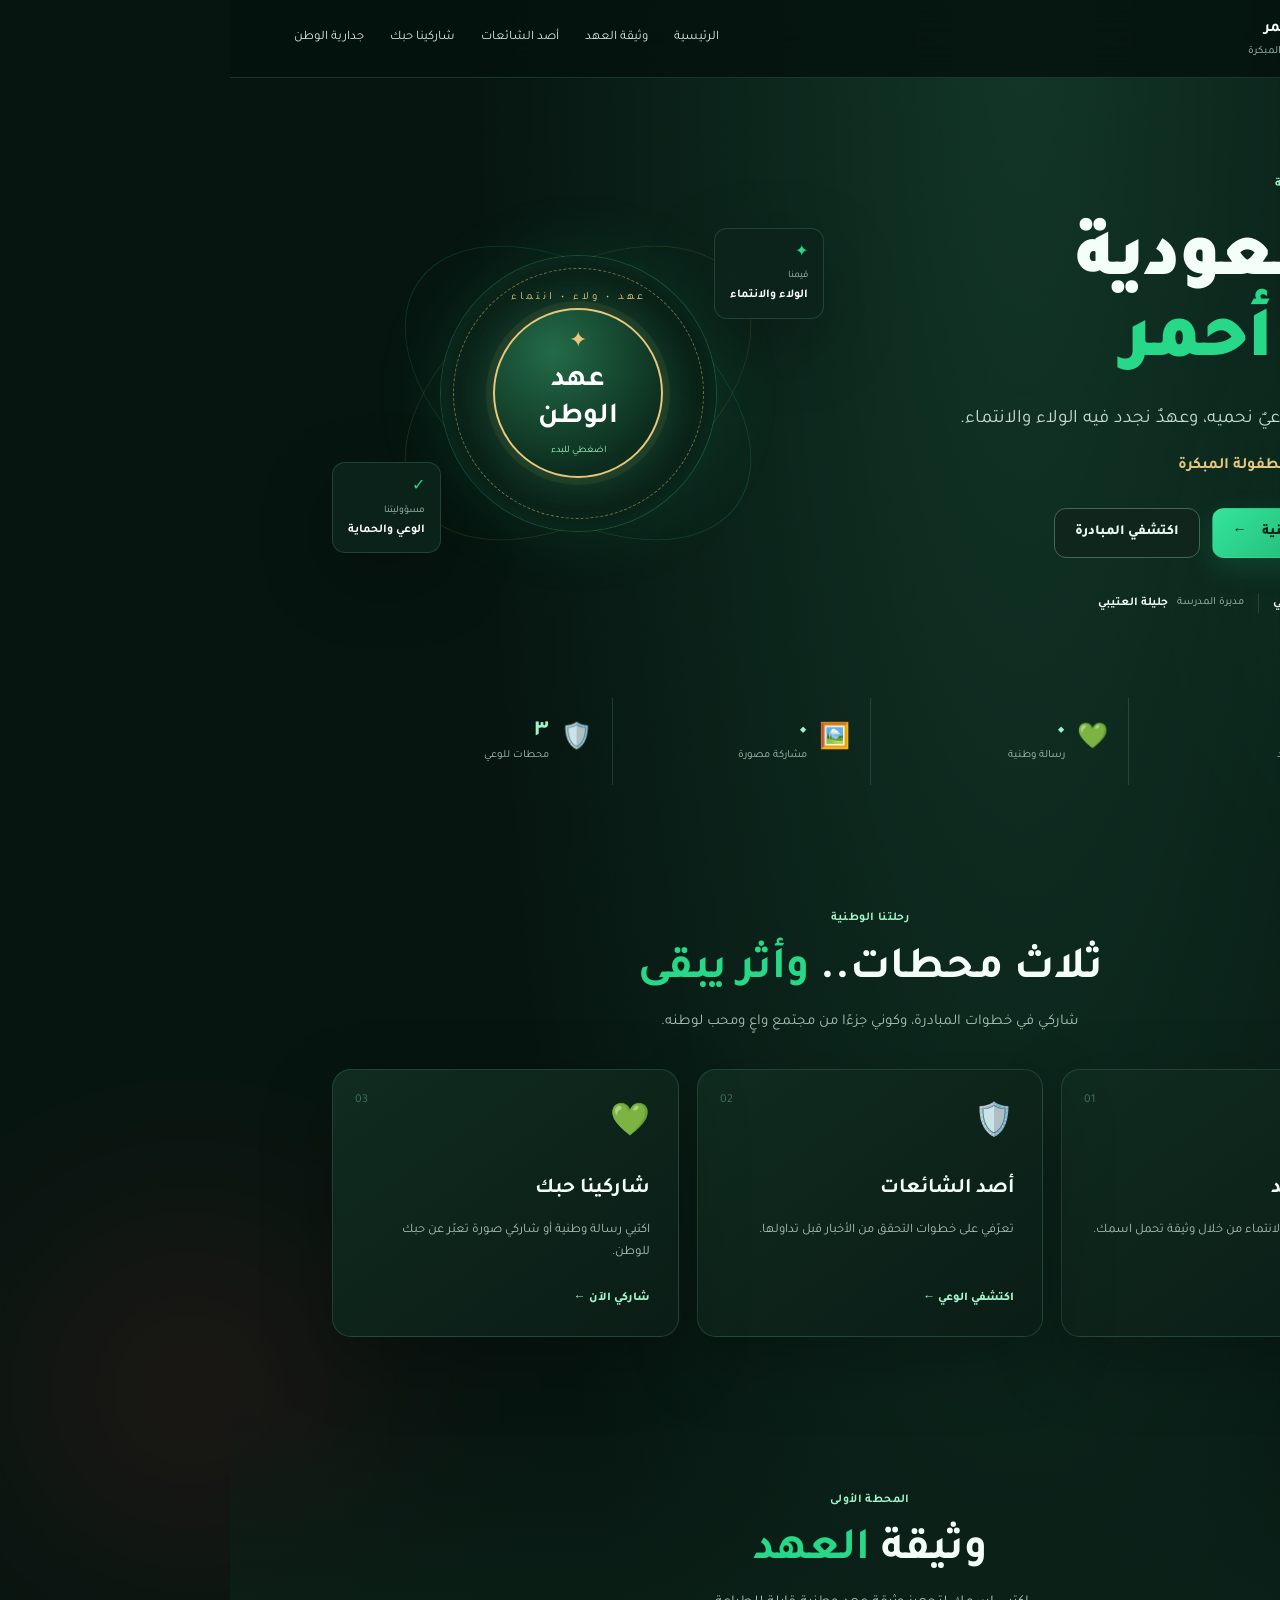
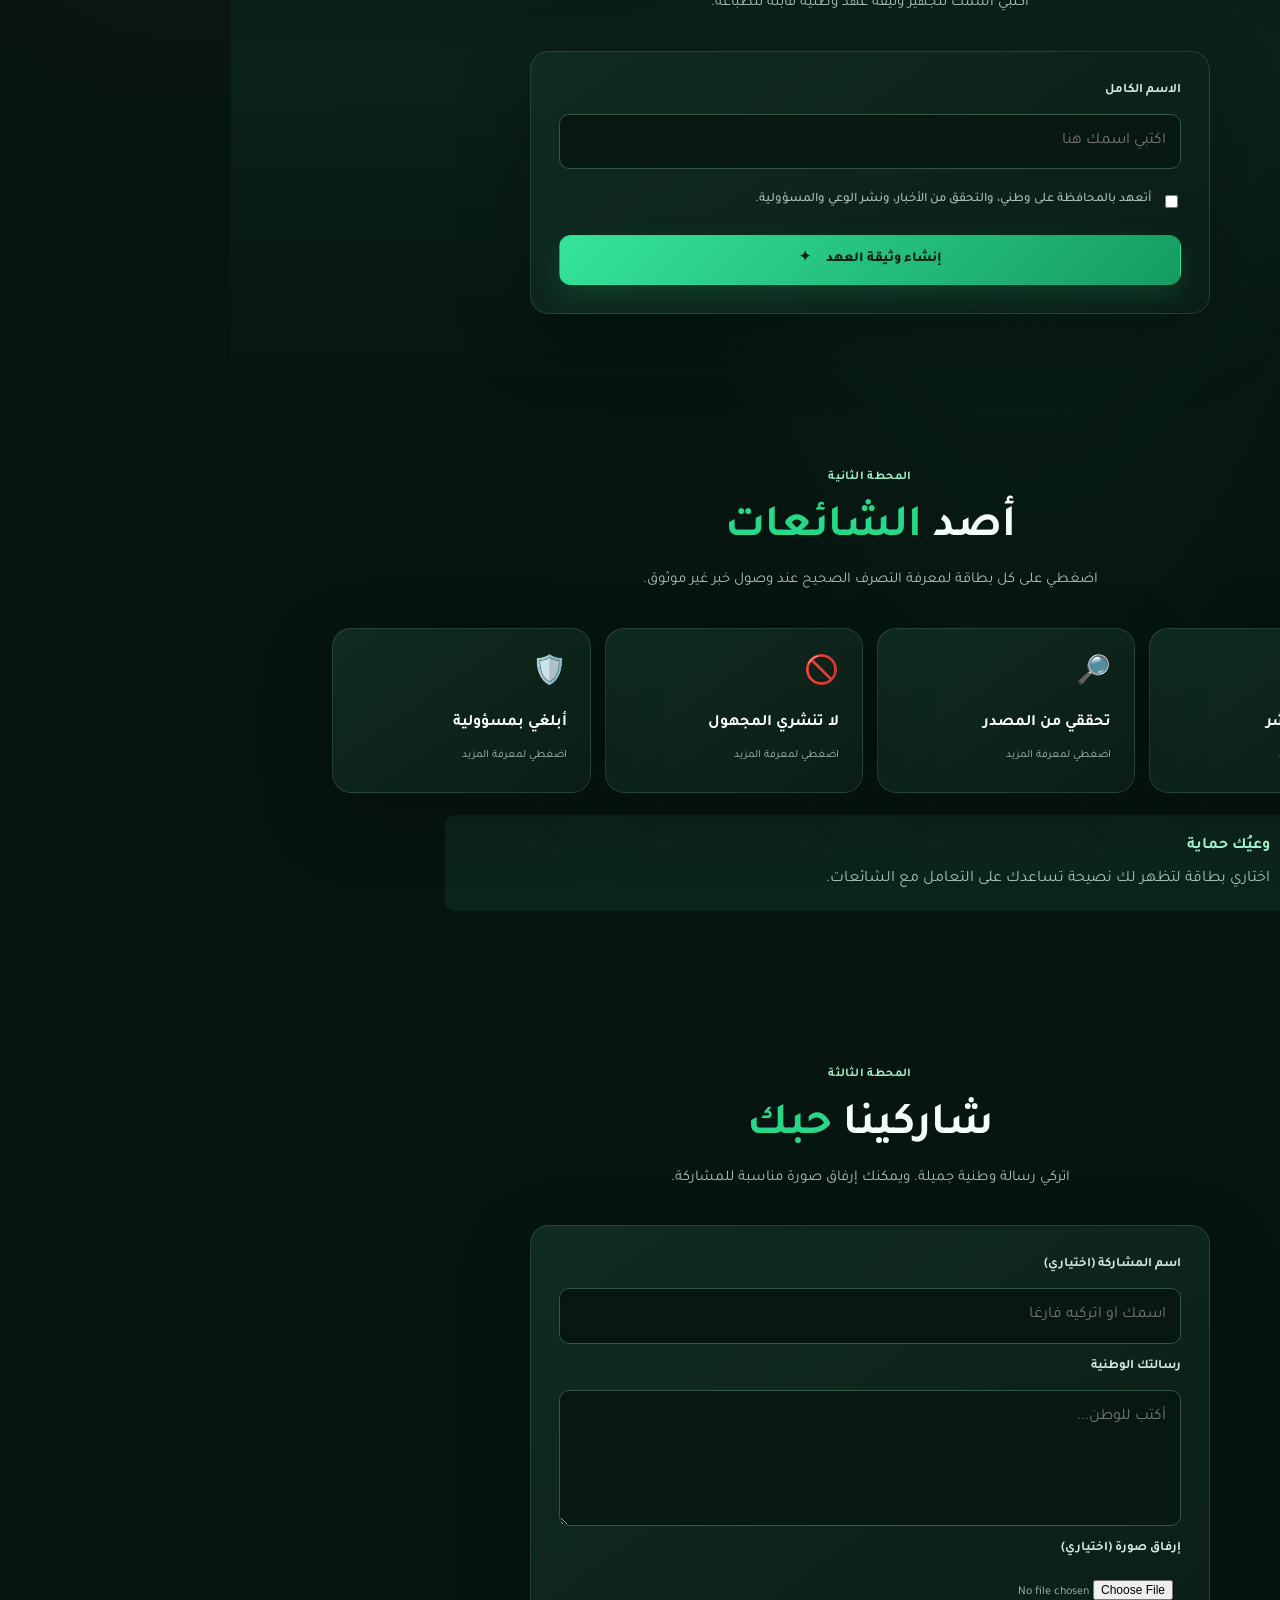
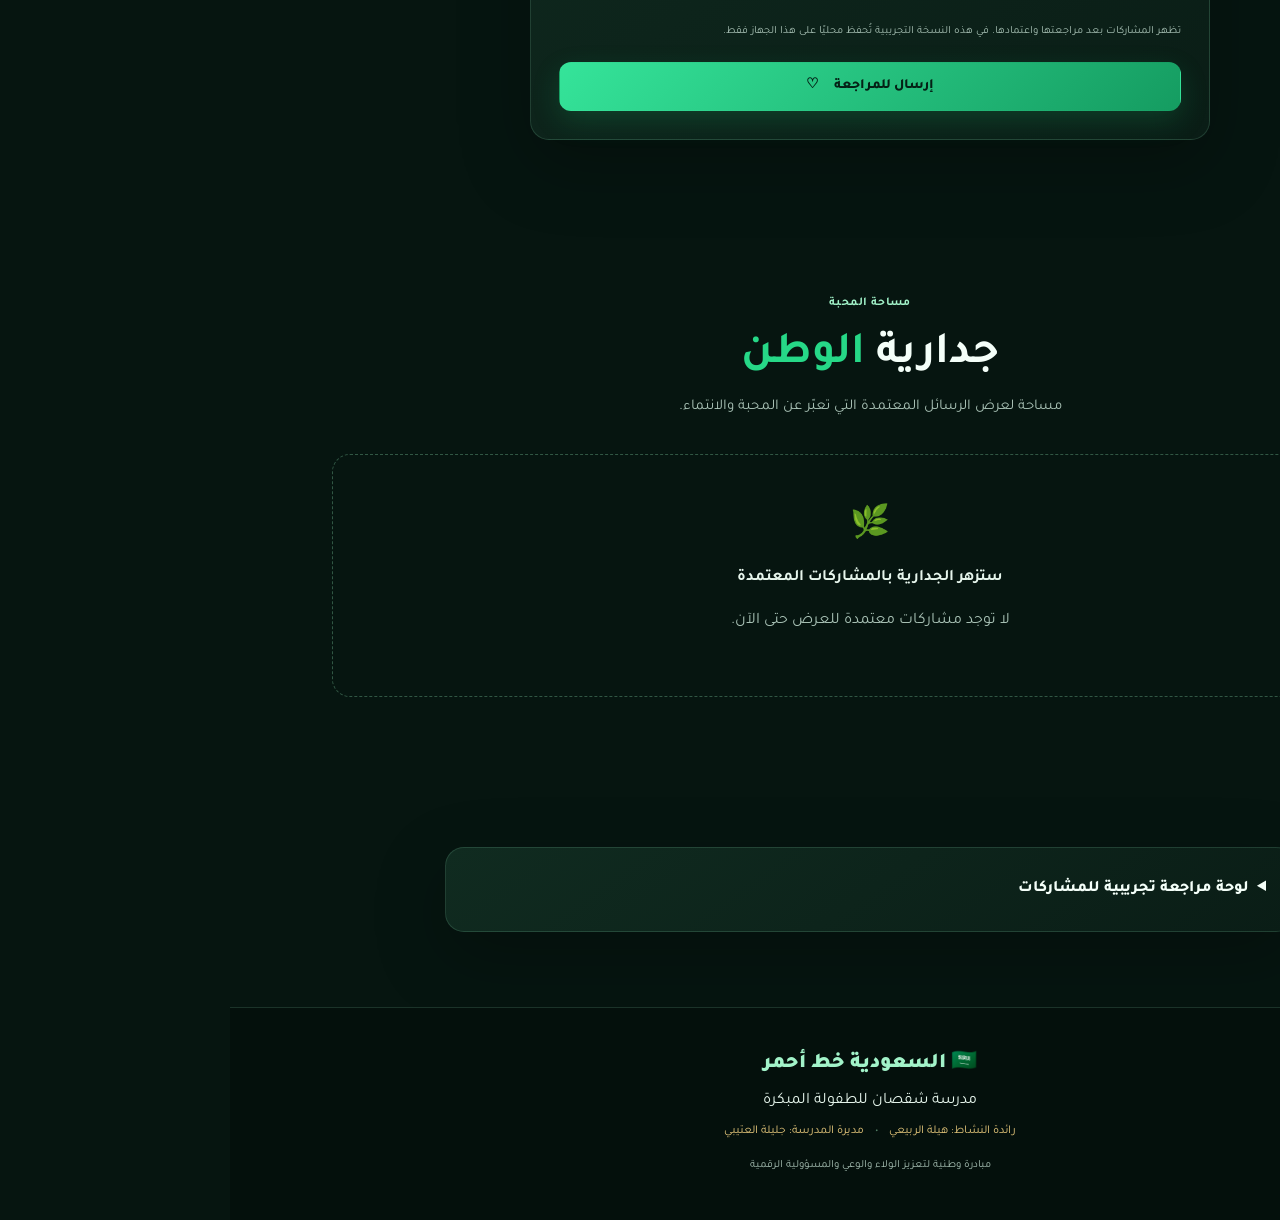
==== index.html @ 9236c3df "Add files via upload" ====
<!doctype html>
<html lang="ar" dir="rtl">
<head>
  <meta charset="utf-8">
  <meta name="viewport" content="width=device-width, initial-scale=1">
  <meta name="theme-color" content="#071b15">
  <title>السعودية خط أحمر | مدرسة شقصان للطفولة المبكرة</title>
  <link rel="stylesheet" href="style.css">
</head>
<body>
  <div class="ambient ambient-one"></div><div class="ambient ambient-two"></div>
  <header class="topbar">
    <a class="brand" href="#home" aria-label="الرئيسية">
      <span class="brand-mark">🇸🇦</span>
      <span><strong>السعودية خط أحمر</strong><small>مدرسة شقصان للطفولة المبكرة</small></span>
    </a>
    <button class="menu-toggle" id="menuToggle" aria-label="فتح القائمة">☰</button>
    <nav id="mainNav">
      <a href="#home">الرئيسية</a><a href="#pledge">وثيقة العهد</a><a href="#rumors">أصد الشائعات</a><a href="#share">شاركينا حبك</a><a href="#wall">جدارية الوطن</a>
    </nav>
  </header>

  <main>
    <section class="hero" id="home">
      <div class="hero-copy">
        <div class="eyebrow"><span class="pulse"></span> مبادرة وطنية تفاعلية</div>
        <h1>السعودية<br><em>خط أحمر</em></h1>
        <p class="hero-lead">وطنٌ نفخر به، ووعيٌ نحميه، وعهدٌ نجدد فيه الولاء والانتماء.</p>
        <p class="school-line">مدرسة شقصان للطفولة المبكرة</p>
        <div class="hero-actions"><a class="btn btn-primary" href="#pledge">ابدئي رحلتك الوطنية <span>←</span></a><a class="btn btn-ghost" href="#about">اكتشفي المبادرة</a></div>
        <div class="signature"><span>رائدة النشاط</span><b>هيلة الربيعي</b><i></i><span>مديرة المدرسة</span><b>جليلة العتيبي</b></div>
      </div>
      <div class="hero-visual">
        <div class="orbit orbit-a"></div><div class="orbit orbit-b"></div>
        <div class="seal-wrap"><div class="seal-ring">عهد • ولاء • انتماء</div><button class="seal" id="sealButton" aria-label="ابدئي العهد"><span class="seal-crown">✦</span><strong>عهد<br>الوطن</strong><small>اضغطي للبدء</small></button></div>
        <div class="floating-note note-top">✦ <span>قيمنا</span><b>الولاء والانتماء</b></div>
        <div class="floating-note note-bottom">✓ <span>مسؤوليتنا</span><b>الوعي والحماية</b></div>
      </div>
    </section>

    <section class="stats" aria-label="إحصائيات المبادرة">
      <div><span class="stat-icon">📜</span><strong id="pledgeCount">٠</strong><small>وثيقة عهد</small></div>
      <div><span class="stat-icon">💚</span><strong id="messageCount">٠</strong><small>رسالة وطنية</small></div>
      <div><span class="stat-icon">🖼️</span><strong id="imageCount">٠</strong><small>مشاركة مصورة</small></div>
      <div><span class="stat-icon">🛡️</span><strong>٣</strong><small>محطات للوعي</small></div>
    </section>

    <section class="section" id="about">
      <div class="section-heading"><span class="eyebrow">رحلتنا الوطنية</span><h2>ثلاث محطات.. <em>وأثر يبقى</em></h2><p>شاركي في خطوات المبادرة، وكوني جزءًا من مجتمع واعٍ ومحب لوطنه.</p></div>
      <div class="mission-grid">
        <a class="mission-card" href="#pledge"><span class="mission-number">01</span><span class="mission-icon">📜</span><h3>وثيقة العهد</h3><p>جددي عهد الولاء والانتماء من خلال وثيقة تحمل اسمك.</p><span class="card-link">ابدئي العهد ←</span></a>
        <a class="mission-card" href="#rumors"><span class="mission-number">02</span><span class="mission-icon">🛡️</span><h3>أصد الشائعات</h3><p>تعرّفي على خطوات التحقق من الأخبار قبل تداولها.</p><span class="card-link">اكتشفي الوعي ←</span></a>
        <a class="mission-card" href="#share"><span class="mission-number">03</span><span class="mission-icon">💚</span><h3>شاركينا حبك</h3><p>اكتبي رسالة وطنية أو شاركي صورة تعبّر عن حبك للوطن.</p><span class="card-link">شاركي الآن ←</span></a>
      </div>
    </section>

    <section class="section pledge-section" id="pledge">
      <div class="section-heading"><span class="eyebrow">المحطة الأولى</span><h2>وثيقة <em>العهد</em></h2><p>اكتبي اسمك لتجهيز وثيقة عهد وطنية قابلة للطباعة.</p></div>
      <form class="panel pledge-form" id="pledgeForm">
        <label for="participantName">الاسم الكامل</label>
        <input id="participantName" name="name" required maxlength="100" placeholder="اكتبي اسمك هنا">
        <label class="check-row"><input type="checkbox" id="pledgeAgree" required><span>أتعهد بالمحافظة على وطني، والتحقق من الأخبار، ونشر الوعي والمسؤولية.</span></label>
        <button class="btn btn-primary" type="submit">إنشاء وثيقة العهد <span>✦</span></button>
      </form>
      <article class="certificate panel" id="certificate" hidden>
        <div class="certificate-inner"><div class="cert-emblem">🇸🇦</div><span class="eyebrow">وثيقة عهد وولاء</span><h3>السعودية خط أحمر</h3><p>أتعهد أنا</p><strong id="certName"></strong><p>أن أكون مواطنة واعية، أعتز بوطني وقيادته، وأحافظ على وحدته وأمنه، وأتحقق من المعلومات قبل نشرها، وأسهم في نشر الوعي والمسؤولية.</p><div class="cert-footer"><span>مدرسة شقصان للطفولة المبكرة</span><span>وثيقة مشاركة إلكترونية</span></div></div>
        <button class="btn btn-ghost print-btn" type="button" onclick="window.print()">طباعة الوثيقة</button>
      </article>
    </section>

    <section class="section rumors-section" id="rumors">
      <div class="section-heading"><span class="eyebrow">المحطة الثانية</span><h2>أصد <em>الشائعات</em></h2><p>اضغطي على كل بطاقة لمعرفة التصرف الصحيح عند وصول خبر غير موثوق.</p></div>
      <div class="rumor-grid">
        <button class="rumor-card" data-title="توقفي قبل النشر" data-detail="لا تعيدي إرسال الخبر فورًا، حتى لو وصلك من شخص تعرفينه. التوقف يمنحك فرصة للتحقق."><span>⏸️</span><b>توقفي قبل النشر</b><small>اضغطي لمعرفة المزيد</small></button>
        <button class="rumor-card" data-title="تحققي من المصدر" data-detail="ابحثي عن الخبر في المصادر الرسمية والموثوقة، وتحققي من تاريخ النشر وسياقه."><span>🔎</span><b>تحققي من المصدر</b><small>اضغطي لمعرفة المزيد</small></button>
        <button class="rumor-card" data-title="لا تنشري المجهول" data-detail="تجنبي تداول الرسائل المجهولة أو الصور المقتطعة التي لا توضح المصدر أو السياق."><span>🚫</span><b>لا تنشري المجهول</b><small>اضغطي لمعرفة المزيد</small></button>
        <button class="rumor-card" data-title="أبلغي عن المحتوى المضلل" data-detail="إذا كان المحتوى مضللًا أو ضارًا، استخدمي أدوات الإبلاغ في المنصة، واطلبي المساعدة من شخص بالغ موثوق عند الحاجة."><span>🛡️</span><b>أبلغي بمسؤولية</b><small>اضغطي لمعرفة المزيد</small></button>
      </div>
      <div class="tip-box" id="rumorDetail" aria-live="polite"><strong>وعيُك حماية</strong><p>اختاري بطاقة لتظهر لك نصيحة تساعدك على التعامل مع الشائعات.</p></div>
    </section>

    <section class="section share-section" id="share">
      <div class="section-heading"><span class="eyebrow">المحطة الثالثة</span><h2>شاركينا <em>حبك</em></h2><p>اتركي رسالة وطنية جميلة. ويمكنك إرفاق صورة مناسبة للمشاركة.</p></div>
      <form class="panel share-form" id="shareForm">
        <label for="shareName">اسم المشاركة (اختياري)</label><input id="shareName" maxlength="100" placeholder="اسمك أو اتركيه فارغًا">
        <label for="shareMessage">رسالتك الوطنية</label><textarea id="shareMessage" required maxlength="600" rows="4" placeholder="أكتب للوطن..."></textarea>
        <label for="shareImage">إرفاق صورة (اختياري)</label><input id="shareImage" type="file" accept="image/*">
        <p class="form-note">تظهر المشاركات بعد مراجعتها واعتمادها. في هذه النسخة التجريبية تُحفظ محليًا على هذا الجهاز فقط.</p>
        <button class="btn btn-primary" type="submit">إرسال للمراجعة <span>♡</span></button>
      </form>
      <div class="notice" id="shareNotice" role="status" hidden></div>
    </section>

    <section class="section wall-section" id="wall">
      <div class="section-heading"><span class="eyebrow">مساحة المحبة</span><h2>جدارية <em>الوطن</em></h2><p>مساحة لعرض الرسائل المعتمدة التي تعبّر عن المحبة والانتماء.</p></div>
      <div class="wall-grid" id="wallGrid"><div class="empty-wall"><span>🌿</span><b>ستزهر الجدارية بالمشاركات المعتمدة</b><p>لا توجد مشاركات معتمدة للعرض حتى الآن.</p></div></div>
    </section>

    <section class="section admin-section" id="admin">
      <details class="admin-panel panel"><summary>لوحة مراجعة تجريبية للمشاركات</summary><p class="form-note">هذه اللوحة محلية وغير محمية بكلمة مرور؛ لا تستخدميها لإدارة بيانات حقيقية قبل ربط خدمة سحابية وصلاحيات آمنة.</p><div id="pendingList"></div><button class="btn btn-ghost" type="button" id="clearLocal">مسح بيانات هذا الجهاز</button></details>
    </section>
  </main>
  <footer><div class="footer-brand">🇸🇦 السعودية خط أحمر</div><p>مدرسة شقصان للطفولة المبكرة</p><div class="footer-names">رائدة النشاط: هيلة الربيعي <span>•</span> مديرة المدرسة: جليلة العتيبي</div><small>مبادرة وطنية لتعزيز الولاء والوعي والمسؤولية الرقمية</small></footer>
  <dialog id="infoDialog"><div class="dialog-content"><button class="dialog-close" id="dialogClose" aria-label="إغلاق">×</button><span class="dialog-icon">✦</span><h3 id="dialogTitle"></h3><p id="dialogText"></p><button class="btn btn-primary" id="dialogOk">حسنًا</button></div></dialog>
  <script src="app.js"></script>
</body>
</html>
---- style.css ----
@import url('https://fonts.googleapis.com/css2?family=Tajawal:wght@400;500;600;700;800;900&display=swap');
:root{--bg:#061510;--panel:#0c241b;--panel2:#102d22;--green:#26d887;--green2:#a2f3c9;--gold:#e6c77b;--red:#c82d3a;--text:#f4fff9;--muted:#a8c1b5;--line:rgba(145,222,182,.17);--shadow:0 24px 70px rgba(0,0,0,.25)}
*{box-sizing:border-box}html{scroll-behavior:smooth;scroll-padding-top:90px}body{margin:0;background:radial-gradient(ellipse at 80% 0%,#123628 0,transparent 38%),var(--bg);color:var(--text);font-family:'Tajawal',sans-serif;line-height:1.7;overflow-x:hidden}a{color:inherit;text-decoration:none}button,input,textarea{font:inherit}.ambient{position:absolute;pointer-events:none;width:380px;height:380px;border-radius:50%;filter:blur(110px);opacity:.13;z-index:-1}.ambient-one{background:#1cda85;top:400px;right:-200px}.ambient-two{background:#b72a38;top:1200px;left:-230px}.topbar{height:78px;position:sticky;top:0;z-index:10;display:flex;align-items:center;justify-content:space-between;padding:0 max(5vw,20px);background:rgba(5,19,14,.88);backdrop-filter:blur(18px);border-bottom:1px solid var(--line)}.brand{display:flex;align-items:center;gap:12px}.brand-mark{font-size:29px}.brand strong,.brand small{display:block}.brand strong{font-size:16px}.brand small{font-size:11px;color:var(--muted)}nav{display:flex;gap:26px;font-size:13px;color:#d5e9df}nav a:hover{color:var(--green)}.menu-toggle{display:none;background:none;border:0;color:white;font-size:25px}.hero{min-height:620px;display:grid;grid-template-columns:1.05fr .95fr;align-items:center;gap:40px;padding:65px max(8vw,24px) 55px;max-width:1400px;margin:auto}.eyebrow{display:inline-flex;align-items:center;gap:9px;color:var(--green2);font-weight:700;font-size:12px;letter-spacing:.4px}.pulse{width:7px;height:7px;border-radius:50%;background:var(--green);box-shadow:0 0 15px var(--green)}h1{font-size:clamp(48px,6vw,83px);line-height:1.05;letter-spacing:-2px;margin:23px 0 20px;font-weight:900}h1 em,h2 em{font-style:normal;color:var(--green)}.hero-lead{font-size:19px;color:#c4d9ce;max-width:500px;margin:0 0 10px}.school-line{color:var(--gold);font-weight:700}.hero-actions{display:flex;flex-wrap:wrap;gap:12px;margin-top:28px}.btn{border:1px solid transparent;border-radius:12px;padding:12px 20px;font-weight:800;font-size:14px;cursor:pointer;display:inline-flex;align-items:center;justify-content:center;gap:15px;transition:.2s}.btn:hover{transform:translateY(-2px)}.btn-primary{background:linear-gradient(135deg,#35e49a,#159c61);color:#042015;box-shadow:0 10px 28px #1bbd7130}.btn-ghost{border-color:#416957;background:#10261c;color:#e8f7ef}.signature{display:flex;align-items:center;gap:9px;flex-wrap:wrap;margin-top:35px;color:var(--muted);font-size:11px}.signature b{color:#f3fff7;font-size:12px}.signature i{height:20px;border-right:1px solid var(--line);margin:0 5px}.hero-visual{height:450px;display:grid;place-items:center;position:relative}.orbit{position:absolute;border:1px solid #42d98d2a;border-radius:50%;width:390px;height:390px}.orbit-a{transform:rotate(35deg) scaleY(.6)}.orbit-b{transform:rotate(-35deg) scaleY(.6);border-color:#c5a7592a}.seal-wrap{width:275px;height:275px;border-radius:50%;display:grid;place-items:center;position:relative;background:radial-gradient(circle,#1b4934,#0a2017 66%);box-shadow:0 0 0 1px #57dc963b,0 0 70px #22d37d20,inset 0 0 30px #2ad58213}.seal-ring{position:absolute;inset:12px;border:1px dashed #d6bd6c88;border-radius:50%;display:flex;justify-content:center;align-items:flex-start;padding-top:20px;font-size:11px;letter-spacing:3px;color:var(--gold)}.seal{width:170px;height:170px;border-radius:50%;border:2px solid var(--gold);outline:7px solid #d4b96614;background:radial-gradient(circle at 35% 25%,#236b48,#0c2c1d 75%);color:white;display:flex;flex-direction:column;align-items:center;justify-content:center;cursor:pointer;box-shadow:0 0 40px #29db7e20;transition:.25s}.seal:hover{transform:scale(1.05);box-shadow:0 0 50px #29db7e4a}.seal-crown{color:var(--gold);font-size:22px}.seal strong{font-size:29px;line-height:1.25}.seal small{font-size:10px;color:var(--green2);margin-top:7px}.floating-note{position:absolute;background:#0c241beF;border:1px solid var(--line);border-radius:13px;padding:12px 15px;box-shadow:var(--shadow);font-size:16px;color:var(--green)}.floating-note span,.floating-note b{display:block}.floating-note span{font-size:10px;color:var(--muted)}.floating-note b{font-size:12px;color:#fff}.note-top{top:60px;right:0}.note-bottom{bottom:65px;left:0}.stats{display:grid;grid-template-columns:repeat(4,1fr);max-width:1080px;margin:0 auto 45px;padding:0 24px}.stats>div{display:grid;grid-template-columns:auto 1fr;column-gap:12px;align-items:center;padding:20px;border-left:1px solid var(--line)}.stats>div:last-child{border:0}.stat-icon{grid-row:span 2;font-size:25px}.stats strong{font-size:24px;color:var(--green2);line-height:1.2}.stats small{font-size:11px;color:var(--muted)}.section{padding:75px max(8vw,24px);max-width:1400px;margin:auto}.section-heading{text-align:center;margin:0 auto 35px;max-width:650px}.section-heading h2{font-size:clamp(30px,4vw,45px);line-height:1.25;margin:10px 0}.section-heading p{color:var(--muted);font-size:15px;margin:8px 0}.mission-grid{display:grid;grid-template-columns:repeat(3,1fr);gap:18px}.mission-card,.panel,.rumor-card{background:linear-gradient(145deg,#102b20,#0a1d16);border:1px solid var(--line);border-radius:19px;box-shadow:var(--shadow)}.mission-card{padding:28px;position:relative;overflow:hidden;transition:.25s}.mission-card:hover{transform:translateY(-5px);border-color:#2fca7b88}.mission-number{position:absolute;left:22px;top:20px;color:#46735c;font-size:12px}.mission-icon{font-size:32px;display:block;margin-bottom:18px}.mission-card h3{margin:0 0 8px;font-size:21px}.mission-card p{color:var(--muted);font-size:13px;min-height:48px}.card-link{display:block;color:var(--green2);font-weight:800;font-size:12px;margin-top:20px}.pledge-section{background:linear-gradient(180deg,transparent,#0b2118 45%,transparent)}.panel{padding:28px}.pledge-form,.share-form{max-width:680px;margin:0 auto;display:grid;gap:12px}.pledge-form label,.share-form label{font-weight:700;font-size:13px;color:#d7e9df}.pledge-form input:not([type=checkbox]),.share-form input:not([type=file]),textarea{width:100%;border:1px solid #315744;border-radius:10px;background:#061811;color:white;padding:13px 14px;outline:none}.pledge-form input:focus,.share-form input:focus,textarea:focus{border-color:var(--green)}.check-row{display:flex;align-items:flex-start;gap:10px;margin:8px 0 12px;color:var(--muted)!important;font-weight:500!important}.check-row input{margin-top:6px;accent-color:var(--green)}.certificate{max-width:680px;margin:24px auto 0;text-align:center;background:#102b20;border:1px solid var(--gold);padding:14px}.certificate-inner{border:1px dashed #d6bd6c88;padding:28px 22px}.cert-emblem{font-size:38px}.certificate h3{font-size:30px;color:var(--gold);margin:5px}.certificate p{color:#d6e6dc}.certificate #certName{display:block;font-size:25px;color:var(--green2);margin:5px}.cert-footer{display:flex;justify-content:space-between;gap:12px;border-top:1px solid var(--line);padding-top:14px;margin-top:22px;font-size:11px;color:var(--muted)}.print-btn{margin:14px}.rumor-grid{display:grid;grid-template-columns:repeat(4,1fr);gap:14px}.rumor-card{text-align:right;padding:23px;color:white;cursor:pointer;display:flex;flex-direction:column;gap:10px;min-height:165px}.rumor-card:hover,.rumor-card.active{border-color:var(--green);background:#123524}.rumor-card>span{font-size:28px}.rumor-card b{font-size:16px}.rumor-card small{color:var(--muted);font-size:11px}.tip-box{max-width:850px;margin:22px auto 0;border-right:3px solid var(--green);padding:18px 22px;background:#0c251b;border-radius:10px}.tip-box strong{color:var(--green2)}.tip-box p{color:var(--muted);margin:6px 0 0}.form-note{color:var(--muted);font-size:11px;margin:0 0 8px}.share-form input[type=file]{font-size:12px;color:var(--muted);padding:8px}.notice{max-width:680px;margin:15px auto;padding:14px;border-radius:10px;background:#103d2a;color:var(--green2)}.wall-grid{display:grid;grid-template-columns:repeat(3,1fr);gap:15px}.empty-wall{grid-column:1/-1;text-align:center;padding:45px 20px;border:1px dashed #315744;border-radius:18px;color:var(--muted)}.empty-wall span{font-size:32px}.empty-wall b{display:block;color:#e6f5ec;margin:10px}.wall-card{padding:22px;border:1px solid var(--line);border-radius:15px;background:#0d251b}.wall-card p{white-space:pre-wrap}.wall-card small{color:var(--green2)}.wall-card img{width:100%;max-height:220px;object-fit:cover;border-radius:10px}.admin-panel{max-width:850px;margin:auto}.admin-panel summary{cursor:pointer;font-weight:800}.pending-item{padding:15px 0;border-bottom:1px solid var(--line)}.pending-item p{white-space:pre-wrap}.pending-item button{margin:5px 6px 0 0;padding:6px 12px;border:1px solid var(--line);border-radius:8px;background:#173a29;color:white;cursor:pointer}.pending-item .reject{background:#4a1c22}footer{text-align:center;border-top:1px solid var(--line);padding:38px 20px 45px;background:#04100c}.footer-brand{font-size:21px;font-weight:900;color:var(--green2)}footer p{margin:6px;color:#e6f5ec}footer .footer-names{font-size:12px;color:var(--gold)}footer .footer-names span{padding:0 8px;color:#527d65}footer small{display:block;color:var(--muted);font-size:11px;margin-top:15px}dialog{border:1px solid var(--line);border-radius:18px;background:#0b2419;color:white;max-width:420px;width:calc(100% - 32px);box-shadow:var(--shadow)}dialog::backdrop{background:#000a;backdrop-filter:blur(5px)}.dialog-content{text-align:center;padding:25px}.dialog-close{position:absolute;left:16px;top:12px;background:none;border:0;color:white;font-size:25px;cursor:pointer}.dialog-icon{font-size:32px;color:var(--gold)}.dialog-content p{color:var(--muted)}[hidden]{display:none!important}
@media(max-width:850px){.hero{grid-template-columns:1fr;text-align:center;padding-top:50px}.hero-copy{order:1}.hero-visual{order:0;height:330px}.hero-lead{margin-inline:auto}.hero-actions,.signature{justify-content:center}.orbit{width:300px;height:300px}.seal-wrap{width:235px;height:235px}.seal{width:145px;height:145px}.seal strong{font-size:25px}.note-top{right:4%}.note-bottom{left:4%}.mission-grid{grid-template-columns:1fr}.mission-card p{min-height:0}.rumor-grid{grid-template-columns:repeat(2,1fr)}.wall-grid{grid-template-columns:1fr 1fr}.stats{grid-template-columns:1fr 1fr}.stats>div:nth-child(2){border-left:0}.stats>div{border-bottom:1px solid var(--line)}}@media(max-width:560px){.topbar{height:68px}.menu-toggle{display:block}nav{display:none;position:absolute;top:68px;right:0;left:0;background:#071b13;padding:18px 24px;flex-direction:column;gap:15px;border-bottom:1px solid var(--line)}nav.open{display:flex}.brand strong{font-size:14px}.brand small{font-size:10px}.hero{padding-inline:22px;gap:8px}.hero-visual{height:290px}.floating-note{padding:8px 10px}.note-top{top:35px}.note-bottom{bottom:35px}h1{font-size:52px}.hero-lead{font-size:16px}.section{padding:55px 20px}.stats{padding:0 14px}.stats>div{padding:14px 8px;column-gap:7px}.stats strong{font-size:21px}.mission-card{padding:22px}.rumor-grid{gap:10px}.rumor-card{padding:15px;min-height:155px}.rumor-card b{font-size:14px}.wall-grid{grid-template-columns:1fr}.panel{padding:20px}.cert-footer{flex-direction:column}.signature{gap:7px}}@media print{body{background:white;color:#111}.topbar,main>section:not(#pledge),.pledge-form,.print-btn,footer,.ambient{display:none!important}#pledge{padding:0}.section-heading{display:none}.certificate{display:block!important;background:white;color:#111;box-shadow:none;border:2px solid #b99b45;max-width:none}.certificate-inner{border-color:#b99b45}.certificate p,.certificate span{color:#333!important}.certificate h3,.certificate #certName{color:#155b39!important}}
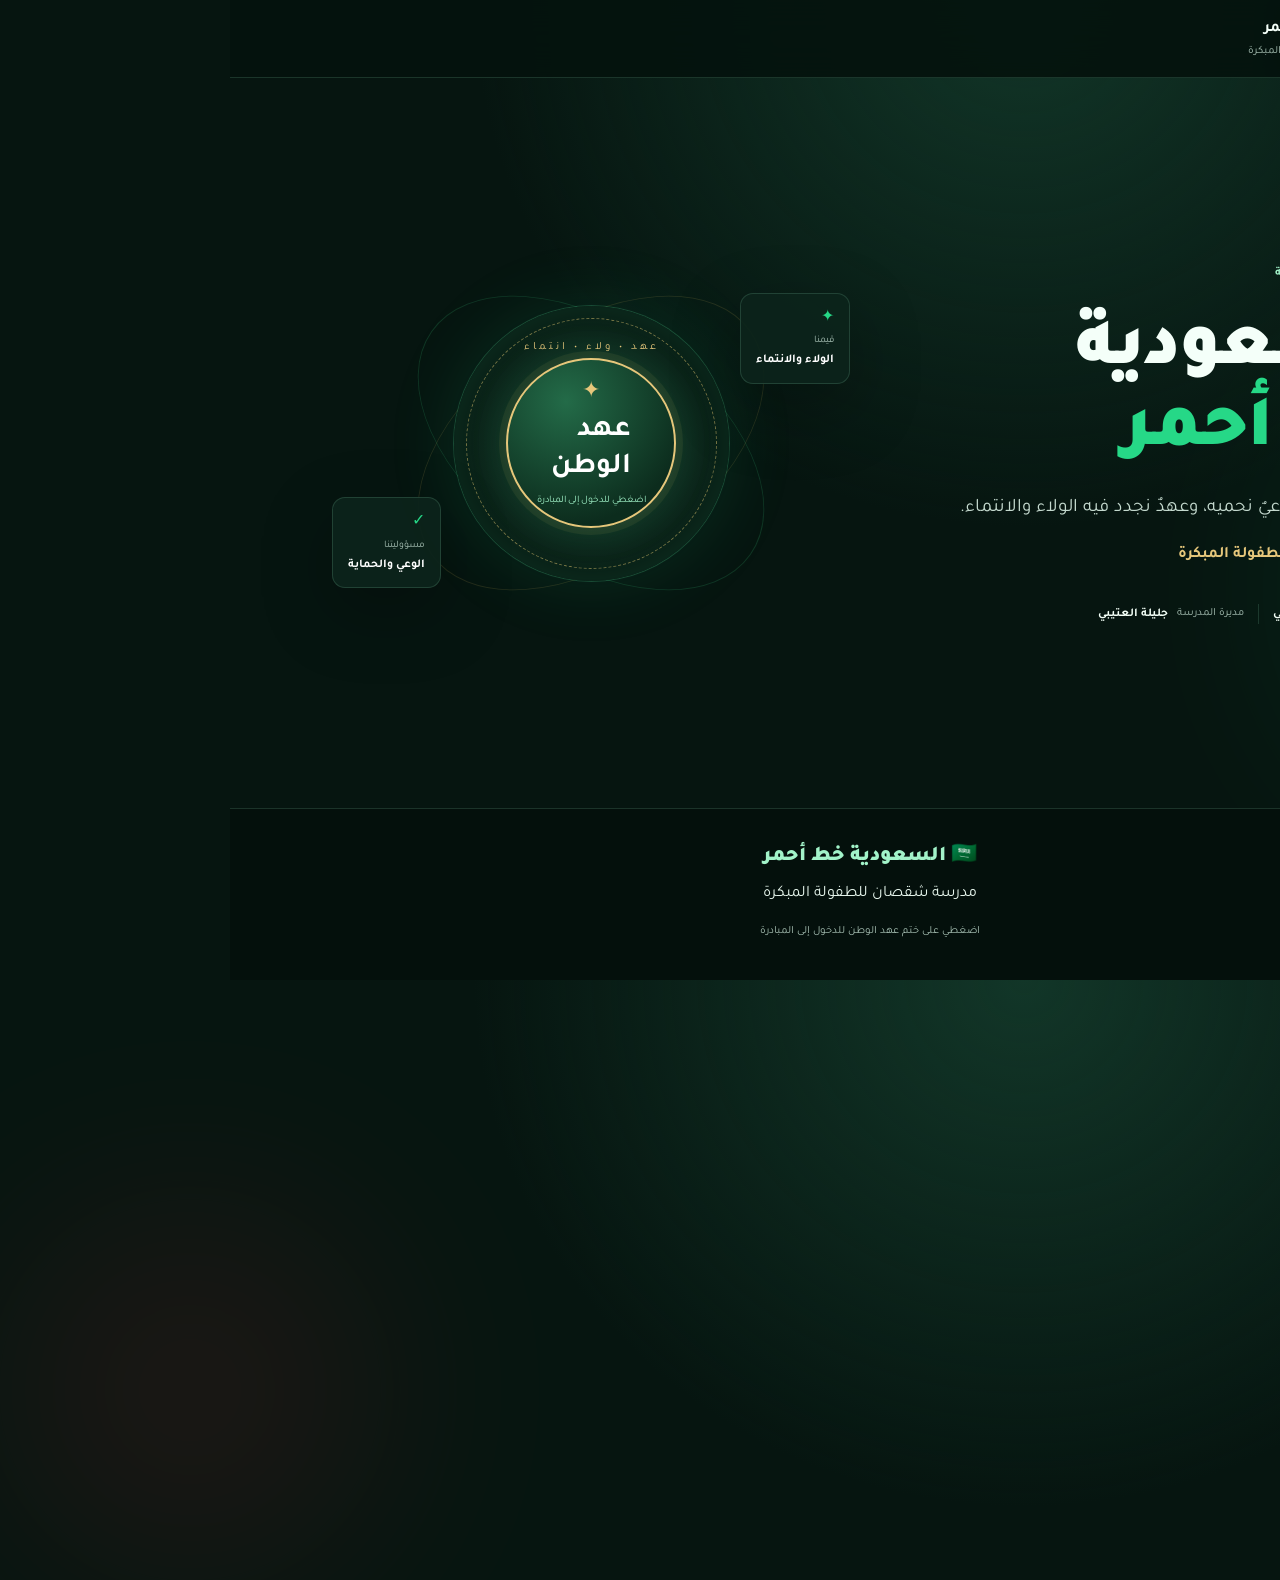
==== commit aefcc584: "Add files via upload" ====
--- a/index.html
+++ b/index.html
@@ -1,107 +1,7 @@
 <!doctype html>
-<html lang="ar" dir="rtl">
-<head>
-  <meta charset="utf-8">
-  <meta name="viewport" content="width=device-width, initial-scale=1">
-  <meta name="theme-color" content="#071b15">
-  <title>السعودية خط أحمر | مدرسة شقصان للطفولة المبكرة</title>
-  <link rel="stylesheet" href="style.css">
-</head>
-<body>
-  <div class="ambient ambient-one"></div><div class="ambient ambient-two"></div>
-  <header class="topbar">
-    <a class="brand" href="#home" aria-label="الرئيسية">
-      <span class="brand-mark">🇸🇦</span>
-      <span><strong>السعودية خط أحمر</strong><small>مدرسة شقصان للطفولة المبكرة</small></span>
-    </a>
-    <button class="menu-toggle" id="menuToggle" aria-label="فتح القائمة">☰</button>
-    <nav id="mainNav">
-      <a href="#home">الرئيسية</a><a href="#pledge">وثيقة العهد</a><a href="#rumors">أصد الشائعات</a><a href="#share">شاركينا حبك</a><a href="#wall">جدارية الوطن</a>
-    </nav>
-  </header>
-
-  <main>
-    <section class="hero" id="home">
-      <div class="hero-copy">
-        <div class="eyebrow"><span class="pulse"></span> مبادرة وطنية تفاعلية</div>
-        <h1>السعودية<br><em>خط أحمر</em></h1>
-        <p class="hero-lead">وطنٌ نفخر به، ووعيٌ نحميه، وعهدٌ نجدد فيه الولاء والانتماء.</p>
-        <p class="school-line">مدرسة شقصان للطفولة المبكرة</p>
-        <div class="hero-actions"><a class="btn btn-primary" href="#pledge">ابدئي رحلتك الوطنية <span>←</span></a><a class="btn btn-ghost" href="#about">اكتشفي المبادرة</a></div>
-        <div class="signature"><span>رائدة النشاط</span><b>هيلة الربيعي</b><i></i><span>مديرة المدرسة</span><b>جليلة العتيبي</b></div>
-      </div>
-      <div class="hero-visual">
-        <div class="orbit orbit-a"></div><div class="orbit orbit-b"></div>
-        <div class="seal-wrap"><div class="seal-ring">عهد • ولاء • انتماء</div><button class="seal" id="sealButton" aria-label="ابدئي العهد"><span class="seal-crown">✦</span><strong>عهد<br>الوطن</strong><small>اضغطي للبدء</small></button></div>
-        <div class="floating-note note-top">✦ <span>قيمنا</span><b>الولاء والانتماء</b></div>
-        <div class="floating-note note-bottom">✓ <span>مسؤوليتنا</span><b>الوعي والحماية</b></div>
-      </div>
-    </section>
-
-    <section class="stats" aria-label="إحصائيات المبادرة">
-      <div><span class="stat-icon">📜</span><strong id="pledgeCount">٠</strong><small>وثيقة عهد</small></div>
-      <div><span class="stat-icon">💚</span><strong id="messageCount">٠</strong><small>رسالة وطنية</small></div>
-      <div><span class="stat-icon">🖼️</span><strong id="imageCount">٠</strong><small>مشاركة مصورة</small></div>
-      <div><span class="stat-icon">🛡️</span><strong>٣</strong><small>محطات للوعي</small></div>
-    </section>
-
-    <section class="section" id="about">
-      <div class="section-heading"><span class="eyebrow">رحلتنا الوطنية</span><h2>ثلاث محطات.. <em>وأثر يبقى</em></h2><p>شاركي في خطوات المبادرة، وكوني جزءًا من مجتمع واعٍ ومحب لوطنه.</p></div>
-      <div class="mission-grid">
-        <a class="mission-card" href="#pledge"><span class="mission-number">01</span><span class="mission-icon">📜</span><h3>وثيقة العهد</h3><p>جددي عهد الولاء والانتماء من خلال وثيقة تحمل اسمك.</p><span class="card-link">ابدئي العهد ←</span></a>
-        <a class="mission-card" href="#rumors"><span class="mission-number">02</span><span class="mission-icon">🛡️</span><h3>أصد الشائعات</h3><p>تعرّفي على خطوات التحقق من الأخبار قبل تداولها.</p><span class="card-link">اكتشفي الوعي ←</span></a>
-        <a class="mission-card" href="#share"><span class="mission-number">03</span><span class="mission-icon">💚</span><h3>شاركينا حبك</h3><p>اكتبي رسالة وطنية أو شاركي صورة تعبّر عن حبك للوطن.</p><span class="card-link">شاركي الآن ←</span></a>
-      </div>
-    </section>
-
-    <section class="section pledge-section" id="pledge">
-      <div class="section-heading"><span class="eyebrow">المحطة الأولى</span><h2>وثيقة <em>العهد</em></h2><p>اكتبي اسمك لتجهيز وثيقة عهد وطنية قابلة للطباعة.</p></div>
-      <form class="panel pledge-form" id="pledgeForm">
-        <label for="participantName">الاسم الكامل</label>
-        <input id="participantName" name="name" required maxlength="100" placeholder="اكتبي اسمك هنا">
-        <label class="check-row"><input type="checkbox" id="pledgeAgree" required><span>أتعهد بالمحافظة على وطني، والتحقق من الأخبار، ونشر الوعي والمسؤولية.</span></label>
-        <button class="btn btn-primary" type="submit">إنشاء وثيقة العهد <span>✦</span></button>
-      </form>
-      <article class="certificate panel" id="certificate" hidden>
-        <div class="certificate-inner"><div class="cert-emblem">🇸🇦</div><span class="eyebrow">وثيقة عهد وولاء</span><h3>السعودية خط أحمر</h3><p>أتعهد أنا</p><strong id="certName"></strong><p>أن أكون مواطنة واعية، أعتز بوطني وقيادته، وأحافظ على وحدته وأمنه، وأتحقق من المعلومات قبل نشرها، وأسهم في نشر الوعي والمسؤولية.</p><div class="cert-footer"><span>مدرسة شقصان للطفولة المبكرة</span><span>وثيقة مشاركة إلكترونية</span></div></div>
-        <button class="btn btn-ghost print-btn" type="button" onclick="window.print()">طباعة الوثيقة</button>
-      </article>
-    </section>
-
-    <section class="section rumors-section" id="rumors">
-      <div class="section-heading"><span class="eyebrow">المحطة الثانية</span><h2>أصد <em>الشائعات</em></h2><p>اضغطي على كل بطاقة لمعرفة التصرف الصحيح عند وصول خبر غير موثوق.</p></div>
-      <div class="rumor-grid">
-        <button class="rumor-card" data-title="توقفي قبل النشر" data-detail="لا تعيدي إرسال الخبر فورًا، حتى لو وصلك من شخص تعرفينه. التوقف يمنحك فرصة للتحقق."><span>⏸️</span><b>توقفي قبل النشر</b><small>اضغطي لمعرفة المزيد</small></button>
-        <button class="rumor-card" data-title="تحققي من المصدر" data-detail="ابحثي عن الخبر في المصادر الرسمية والموثوقة، وتحققي من تاريخ النشر وسياقه."><span>🔎</span><b>تحققي من المصدر</b><small>اضغطي لمعرفة المزيد</small></button>
-        <button class="rumor-card" data-title="لا تنشري المجهول" data-detail="تجنبي تداول الرسائل المجهولة أو الصور المقتطعة التي لا توضح المصدر أو السياق."><span>🚫</span><b>لا تنشري المجهول</b><small>اضغطي لمعرفة المزيد</small></button>
-        <button class="rumor-card" data-title="أبلغي عن المحتوى المضلل" data-detail="إذا كان المحتوى مضللًا أو ضارًا، استخدمي أدوات الإبلاغ في المنصة، واطلبي المساعدة من شخص بالغ موثوق عند الحاجة."><span>🛡️</span><b>أبلغي بمسؤولية</b><small>اضغطي لمعرفة المزيد</small></button>
-      </div>
-      <div class="tip-box" id="rumorDetail" aria-live="polite"><strong>وعيُك حماية</strong><p>اختاري بطاقة لتظهر لك نصيحة تساعدك على التعامل مع الشائعات.</p></div>
-    </section>
-
-    <section class="section share-section" id="share">
-      <div class="section-heading"><span class="eyebrow">المحطة الثالثة</span><h2>شاركينا <em>حبك</em></h2><p>اتركي رسالة وطنية جميلة. ويمكنك إرفاق صورة مناسبة للمشاركة.</p></div>
-      <form class="panel share-form" id="shareForm">
-        <label for="shareName">اسم المشاركة (اختياري)</label><input id="shareName" maxlength="100" placeholder="اسمك أو اتركيه فارغًا">
-        <label for="shareMessage">رسالتك الوطنية</label><textarea id="shareMessage" required maxlength="600" rows="4" placeholder="أكتب للوطن..."></textarea>
-        <label for="shareImage">إرفاق صورة (اختياري)</label><input id="shareImage" type="file" accept="image/*">
-        <p class="form-note">تظهر المشاركات بعد مراجعتها واعتمادها. في هذه النسخة التجريبية تُحفظ محليًا على هذا الجهاز فقط.</p>
-        <button class="btn btn-primary" type="submit">إرسال للمراجعة <span>♡</span></button>
-      </form>
-      <div class="notice" id="shareNotice" role="status" hidden></div>
-    </section>
-
-    <section class="section wall-section" id="wall">
-      <div class="section-heading"><span class="eyebrow">مساحة المحبة</span><h2>جدارية <em>الوطن</em></h2><p>مساحة لعرض الرسائل المعتمدة التي تعبّر عن المحبة والانتماء.</p></div>
-      <div class="wall-grid" id="wallGrid"><div class="empty-wall"><span>🌿</span><b>ستزهر الجدارية بالمشاركات المعتمدة</b><p>لا توجد مشاركات معتمدة للعرض حتى الآن.</p></div></div>
-    </section>
-
-    <section class="section admin-section" id="admin">
-      <details class="admin-panel panel"><summary>لوحة مراجعة تجريبية للمشاركات</summary><p class="form-note">هذه اللوحة محلية وغير محمية بكلمة مرور؛ لا تستخدميها لإدارة بيانات حقيقية قبل ربط خدمة سحابية وصلاحيات آمنة.</p><div id="pendingList"></div><button class="btn btn-ghost" type="button" id="clearLocal">مسح بيانات هذا الجهاز</button></details>
-    </section>
-  </main>
-  <footer><div class="footer-brand">🇸🇦 السعودية خط أحمر</div><p>مدرسة شقصان للطفولة المبكرة</p><div class="footer-names">رائدة النشاط: هيلة الربيعي <span>•</span> مديرة المدرسة: جليلة العتيبي</div><small>مبادرة وطنية لتعزيز الولاء والوعي والمسؤولية الرقمية</small></footer>
-  <dialog id="infoDialog"><div class="dialog-content"><button class="dialog-close" id="dialogClose" aria-label="إغلاق">×</button><span class="dialog-icon">✦</span><h3 id="dialogTitle"></h3><p id="dialogText"></p><button class="btn btn-primary" id="dialogOk">حسنًا</button></div></dialog>
-  <script src="app.js"></script>
-</body>
-</html>+<html lang="ar" dir="rtl"><head><meta charset="utf-8"><meta name="viewport" content="width=device-width, initial-scale=1"><meta name="theme-color" content="#071b15"><title>السعودية خط أحمر | البداية</title><link rel="stylesheet" href="style.css"></head>
+<body class="landing"><div class="ambient ambient-one"></div><div class="ambient ambient-two"></div>
+<header class="topbar"><a class="brand" href="index.html"><span class="brand-mark">🇸🇦</span><span><strong>السعودية خط أحمر</strong><small>مدرسة شقصان للطفولة المبكرة</small></span></a></header>
+<main class="landing-main"><div class="hero-copy landing-copy"><div class="eyebrow"><span class="pulse"></span> مبادرة وطنية تفاعلية</div><h1>السعودية<br><em>خط أحمر</em></h1><p class="hero-lead">وطنٌ نفخر به، ووعيٌ نحميه، وعهدٌ نجدد فيه الولاء والانتماء.</p><p class="school-line">مدرسة شقصان للطفولة المبكرة</p><div class="signature"><span>رائدة النشاط</span><b>هيلة الربيعي</b><i></i><span>مديرة المدرسة</span><b>جليلة العتيبي</b></div></div>
+<div class="hero-visual landing-seal"><div class="orbit orbit-a"></div><div class="orbit orbit-b"></div><div class="seal-wrap"><div class="seal-ring">عهد • ولاء • انتماء</div><a class="seal" href="home.html" aria-label="الدخول إلى المبادرة"><span class="seal-crown">✦</span><strong>عهد<br>الوطن</strong><small>اضغطي للدخول إلى المبادرة</small></a></div><div class="floating-note note-top">✦ <span>قيمنا</span><b>الولاء والانتماء</b></div><div class="floating-note note-bottom">✓ <span>مسؤوليتنا</span><b>الوعي والحماية</b></div></div></main>
+<footer><div class="footer-brand">🇸🇦 السعودية خط أحمر</div><p>مدرسة شقصان للطفولة المبكرة</p><small>اضغطي على ختم عهد الوطن للدخول إلى المبادرة</small></footer></body></html>
--- a/style.css
+++ b/style.css
@@ -1,4 +1,3 @@
 @import url('https://fonts.googleapis.com/css2?family=Tajawal:wght@400;500;600;700;800;900&display=swap');
-:root{--bg:#061510;--panel:#0c241b;--panel2:#102d22;--green:#26d887;--green2:#a2f3c9;--gold:#e6c77b;--red:#c82d3a;--text:#f4fff9;--muted:#a8c1b5;--line:rgba(145,222,182,.17);--shadow:0 24px 70px rgba(0,0,0,.25)}
-*{box-sizing:border-box}html{scroll-behavior:smooth;scroll-padding-top:90px}body{margin:0;background:radial-gradient(ellipse at 80% 0%,#123628 0,transparent 38%),var(--bg);color:var(--text);font-family:'Tajawal',sans-serif;line-height:1.7;overflow-x:hidden}a{color:inherit;text-decoration:none}button,input,textarea{font:inherit}.ambient{position:absolute;pointer-events:none;width:380px;height:380px;border-radius:50%;filter:blur(110px);opacity:.13;z-index:-1}.ambient-one{background:#1cda85;top:400px;right:-200px}.ambient-two{background:#b72a38;top:1200px;left:-230px}.topbar{height:78px;position:sticky;top:0;z-index:10;display:flex;align-items:center;justify-content:space-between;padding:0 max(5vw,20px);background:rgba(5,19,14,.88);backdrop-filter:blur(18px);border-bottom:1px solid var(--line)}.brand{display:flex;align-items:center;gap:12px}.brand-mark{font-size:29px}.brand strong,.brand small{display:block}.brand strong{font-size:16px}.brand small{font-size:11px;color:var(--muted)}nav{display:flex;gap:26px;font-size:13px;color:#d5e9df}nav a:hover{color:var(--green)}.menu-toggle{display:none;background:none;border:0;color:white;font-size:25px}.hero{min-height:620px;display:grid;grid-template-columns:1.05fr .95fr;align-items:center;gap:40px;padding:65px max(8vw,24px) 55px;max-width:1400px;margin:auto}.eyebrow{display:inline-flex;align-items:center;gap:9px;color:var(--green2);font-weight:700;font-size:12px;letter-spacing:.4px}.pulse{width:7px;height:7px;border-radius:50%;background:var(--green);box-shadow:0 0 15px var(--green)}h1{font-size:clamp(48px,6vw,83px);line-height:1.05;letter-spacing:-2px;margin:23px 0 20px;font-weight:900}h1 em,h2 em{font-style:normal;color:var(--green)}.hero-lead{font-size:19px;color:#c4d9ce;max-width:500px;margin:0 0 10px}.school-line{color:var(--gold);font-weight:700}.hero-actions{display:flex;flex-wrap:wrap;gap:12px;margin-top:28px}.btn{border:1px solid transparent;border-radius:12px;padding:12px 20px;font-weight:800;font-size:14px;cursor:pointer;display:inline-flex;align-items:center;justify-content:center;gap:15px;transition:.2s}.btn:hover{transform:translateY(-2px)}.btn-primary{background:linear-gradient(135deg,#35e49a,#159c61);color:#042015;box-shadow:0 10px 28px #1bbd7130}.btn-ghost{border-color:#416957;background:#10261c;color:#e8f7ef}.signature{display:flex;align-items:center;gap:9px;flex-wrap:wrap;margin-top:35px;color:var(--muted);font-size:11px}.signature b{color:#f3fff7;font-size:12px}.signature i{height:20px;border-right:1px solid var(--line);margin:0 5px}.hero-visual{height:450px;display:grid;place-items:center;position:relative}.orbit{position:absolute;border:1px solid #42d98d2a;border-radius:50%;width:390px;height:390px}.orbit-a{transform:rotate(35deg) scaleY(.6)}.orbit-b{transform:rotate(-35deg) scaleY(.6);border-color:#c5a7592a}.seal-wrap{width:275px;height:275px;border-radius:50%;display:grid;place-items:center;position:relative;background:radial-gradient(circle,#1b4934,#0a2017 66%);box-shadow:0 0 0 1px #57dc963b,0 0 70px #22d37d20,inset 0 0 30px #2ad58213}.seal-ring{position:absolute;inset:12px;border:1px dashed #d6bd6c88;border-radius:50%;display:flex;justify-content:center;align-items:flex-start;padding-top:20px;font-size:11px;letter-spacing:3px;color:var(--gold)}.seal{width:170px;height:170px;border-radius:50%;border:2px solid var(--gold);outline:7px solid #d4b96614;background:radial-gradient(circle at 35% 25%,#236b48,#0c2c1d 75%);color:white;display:flex;flex-direction:column;align-items:center;justify-content:center;cursor:pointer;box-shadow:0 0 40px #29db7e20;transition:.25s}.seal:hover{transform:scale(1.05);box-shadow:0 0 50px #29db7e4a}.seal-crown{color:var(--gold);font-size:22px}.seal strong{font-size:29px;line-height:1.25}.seal small{font-size:10px;color:var(--green2);margin-top:7px}.floating-note{position:absolute;background:#0c241beF;border:1px solid var(--line);border-radius:13px;padding:12px 15px;box-shadow:var(--shadow);font-size:16px;color:var(--green)}.floating-note span,.floating-note b{display:block}.floating-note span{font-size:10px;color:var(--muted)}.floating-note b{font-size:12px;color:#fff}.note-top{top:60px;right:0}.note-bottom{bottom:65px;left:0}.stats{display:grid;grid-template-columns:repeat(4,1fr);max-width:1080px;margin:0 auto 45px;padding:0 24px}.stats>div{display:grid;grid-template-columns:auto 1fr;column-gap:12px;align-items:center;padding:20px;border-left:1px solid var(--line)}.stats>div:last-child{border:0}.stat-icon{grid-row:span 2;font-size:25px}.stats strong{font-size:24px;color:var(--green2);line-height:1.2}.stats small{font-size:11px;color:var(--muted)}.section{padding:75px max(8vw,24px);max-width:1400px;margin:auto}.section-heading{text-align:center;margin:0 auto 35px;max-width:650px}.section-heading h2{font-size:clamp(30px,4vw,45px);line-height:1.25;margin:10px 0}.section-heading p{color:var(--muted);font-size:15px;margin:8px 0}.mission-grid{display:grid;grid-template-columns:repeat(3,1fr);gap:18px}.mission-card,.panel,.rumor-card{background:linear-gradient(145deg,#102b20,#0a1d16);border:1px solid var(--line);border-radius:19px;box-shadow:var(--shadow)}.mission-card{padding:28px;position:relative;overflow:hidden;transition:.25s}.mission-card:hover{transform:translateY(-5px);border-color:#2fca7b88}.mission-number{position:absolute;left:22px;top:20px;color:#46735c;font-size:12px}.mission-icon{font-size:32px;display:block;margin-bottom:18px}.mission-card h3{margin:0 0 8px;font-size:21px}.mission-card p{color:var(--muted);font-size:13px;min-height:48px}.card-link{display:block;color:var(--green2);font-weight:800;font-size:12px;margin-top:20px}.pledge-section{background:linear-gradient(180deg,transparent,#0b2118 45%,transparent)}.panel{padding:28px}.pledge-form,.share-form{max-width:680px;margin:0 auto;display:grid;gap:12px}.pledge-form label,.share-form label{font-weight:700;font-size:13px;color:#d7e9df}.pledge-form input:not([type=checkbox]),.share-form input:not([type=file]),textarea{width:100%;border:1px solid #315744;border-radius:10px;background:#061811;color:white;padding:13px 14px;outline:none}.pledge-form input:focus,.share-form input:focus,textarea:focus{border-color:var(--green)}.check-row{display:flex;align-items:flex-start;gap:10px;margin:8px 0 12px;color:var(--muted)!important;font-weight:500!important}.check-row input{margin-top:6px;accent-color:var(--green)}.certificate{max-width:680px;margin:24px auto 0;text-align:center;background:#102b20;border:1px solid var(--gold);padding:14px}.certificate-inner{border:1px dashed #d6bd6c88;padding:28px 22px}.cert-emblem{font-size:38px}.certificate h3{font-size:30px;color:var(--gold);margin:5px}.certificate p{color:#d6e6dc}.certificate #certName{display:block;font-size:25px;color:var(--green2);margin:5px}.cert-footer{display:flex;justify-content:space-between;gap:12px;border-top:1px solid var(--line);padding-top:14px;margin-top:22px;font-size:11px;color:var(--muted)}.print-btn{margin:14px}.rumor-grid{display:grid;grid-template-columns:repeat(4,1fr);gap:14px}.rumor-card{text-align:right;padding:23px;color:white;cursor:pointer;display:flex;flex-direction:column;gap:10px;min-height:165px}.rumor-card:hover,.rumor-card.active{border-color:var(--green);background:#123524}.rumor-card>span{font-size:28px}.rumor-card b{font-size:16px}.rumor-card small{color:var(--muted);font-size:11px}.tip-box{max-width:850px;margin:22px auto 0;border-right:3px solid var(--green);padding:18px 22px;background:#0c251b;border-radius:10px}.tip-box strong{color:var(--green2)}.tip-box p{color:var(--muted);margin:6px 0 0}.form-note{color:var(--muted);font-size:11px;margin:0 0 8px}.share-form input[type=file]{font-size:12px;color:var(--muted);padding:8px}.notice{max-width:680px;margin:15px auto;padding:14px;border-radius:10px;background:#103d2a;color:var(--green2)}.wall-grid{display:grid;grid-template-columns:repeat(3,1fr);gap:15px}.empty-wall{grid-column:1/-1;text-align:center;padding:45px 20px;border:1px dashed #315744;border-radius:18px;color:var(--muted)}.empty-wall span{font-size:32px}.empty-wall b{display:block;color:#e6f5ec;margin:10px}.wall-card{padding:22px;border:1px solid var(--line);border-radius:15px;background:#0d251b}.wall-card p{white-space:pre-wrap}.wall-card small{color:var(--green2)}.wall-card img{width:100%;max-height:220px;object-fit:cover;border-radius:10px}.admin-panel{max-width:850px;margin:auto}.admin-panel summary{cursor:pointer;font-weight:800}.pending-item{padding:15px 0;border-bottom:1px solid var(--line)}.pending-item p{white-space:pre-wrap}.pending-item button{margin:5px 6px 0 0;padding:6px 12px;border:1px solid var(--line);border-radius:8px;background:#173a29;color:white;cursor:pointer}.pending-item .reject{background:#4a1c22}footer{text-align:center;border-top:1px solid var(--line);padding:38px 20px 45px;background:#04100c}.footer-brand{font-size:21px;font-weight:900;color:var(--green2)}footer p{margin:6px;color:#e6f5ec}footer .footer-names{font-size:12px;color:var(--gold)}footer .footer-names span{padding:0 8px;color:#527d65}footer small{display:block;color:var(--muted);font-size:11px;margin-top:15px}dialog{border:1px solid var(--line);border-radius:18px;background:#0b2419;color:white;max-width:420px;width:calc(100% - 32px);box-shadow:var(--shadow)}dialog::backdrop{background:#000a;backdrop-filter:blur(5px)}.dialog-content{text-align:center;padding:25px}.dialog-close{position:absolute;left:16px;top:12px;background:none;border:0;color:white;font-size:25px;cursor:pointer}.dialog-icon{font-size:32px;color:var(--gold)}.dialog-content p{color:var(--muted)}[hidden]{display:none!important}
-@media(max-width:850px){.hero{grid-template-columns:1fr;text-align:center;padding-top:50px}.hero-copy{order:1}.hero-visual{order:0;height:330px}.hero-lead{margin-inline:auto}.hero-actions,.signature{justify-content:center}.orbit{width:300px;height:300px}.seal-wrap{width:235px;height:235px}.seal{width:145px;height:145px}.seal strong{font-size:25px}.note-top{right:4%}.note-bottom{left:4%}.mission-grid{grid-template-columns:1fr}.mission-card p{min-height:0}.rumor-grid{grid-template-columns:repeat(2,1fr)}.wall-grid{grid-template-columns:1fr 1fr}.stats{grid-template-columns:1fr 1fr}.stats>div:nth-child(2){border-left:0}.stats>div{border-bottom:1px solid var(--line)}}@media(max-width:560px){.topbar{height:68px}.menu-toggle{display:block}nav{display:none;position:absolute;top:68px;right:0;left:0;background:#071b13;padding:18px 24px;flex-direction:column;gap:15px;border-bottom:1px solid var(--line)}nav.open{display:flex}.brand strong{font-size:14px}.brand small{font-size:10px}.hero{padding-inline:22px;gap:8px}.hero-visual{height:290px}.floating-note{padding:8px 10px}.note-top{top:35px}.note-bottom{bottom:35px}h1{font-size:52px}.hero-lead{font-size:16px}.section{padding:55px 20px}.stats{padding:0 14px}.stats>div{padding:14px 8px;column-gap:7px}.stats strong{font-size:21px}.mission-card{padding:22px}.rumor-grid{gap:10px}.rumor-card{padding:15px;min-height:155px}.rumor-card b{font-size:14px}.wall-grid{grid-template-columns:1fr}.panel{padding:20px}.cert-footer{flex-direction:column}.signature{gap:7px}}@media print{body{background:white;color:#111}.topbar,main>section:not(#pledge),.pledge-form,.print-btn,footer,.ambient{display:none!important}#pledge{padding:0}.section-heading{display:none}.certificate{display:block!important;background:white;color:#111;box-shadow:none;border:2px solid #b99b45;max-width:none}.certificate-inner{border-color:#b99b45}.certificate p,.certificate span{color:#333!important}.certificate h3,.certificate #certName{color:#155b39!important}}
+:root{--bg:#061510;--panel:#0c241b;--green:#26d887;--green2:#a2f3c9;--gold:#e6c77b;--text:#f4fff9;--muted:#a8c1b5;--line:rgba(145,222,182,.17);--shadow:0 24px 70px rgba(0,0,0,.25)}*{box-sizing:border-box}html{scroll-behavior:smooth;scroll-padding-top:90px}body{margin:0;background:radial-gradient(ellipse at 80% 0%,#123628 0,transparent 38%),var(--bg);color:var(--text);font-family:'Tajawal',sans-serif;line-height:1.7;overflow-x:hidden}a{color:inherit;text-decoration:none}button,input,textarea{font:inherit}.ambient{position:absolute;pointer-events:none;width:380px;height:380px;border-radius:50%;filter:blur(110px);opacity:.13;z-index:-1}.ambient-one{background:#1cda85;top:400px;right:-200px}.ambient-two{background:#b72a38;top:1200px;left:-230px}.topbar{min-height:78px;position:sticky;top:0;z-index:10;display:flex;align-items:center;justify-content:space-between;padding:0 max(5vw,20px);background:rgba(5,19,14,.92);backdrop-filter:blur(18px);border-bottom:1px solid var(--line)}.brand{display:flex;align-items:center;gap:12px}.brand-mark{font-size:29px}.brand strong,.brand small{display:block}.brand strong{font-size:16px}.brand small{font-size:11px;color:var(--muted)}nav{display:flex;gap:22px;font-size:13px;color:#d5e9df}nav a:hover{color:var(--green)}.menu-toggle{display:none;background:none;border:0;color:white;font-size:25px}.hero{min-height:530px;display:grid;grid-template-columns:1.05fr .95fr;align-items:center;gap:40px;padding:65px max(8vw,24px) 55px;max-width:1400px;margin:auto}.landing-main{min-height:calc(100vh - 170px);display:grid;grid-template-columns:1fr 1fr;align-items:center;gap:40px;padding:55px max(8vw,24px);max-width:1400px;margin:auto}.eyebrow{display:inline-flex;align-items:center;gap:9px;color:var(--green2);font-weight:700;font-size:12px;letter-spacing:.4px}.pulse{width:7px;height:7px;border-radius:50%;background:var(--green);box-shadow:0 0 15px var(--green)}h1{font-size:clamp(48px,6vw,83px);line-height:1.05;letter-spacing:-2px;margin:23px 0 20px;font-weight:900}h1 em,h2 em{font-style:normal;color:var(--green)}.hero-lead{font-size:19px;color:#c4d9ce;max-width:500px;margin:0 0 10px}.school-line{color:var(--gold);font-weight:700}.hero-actions{display:flex;flex-wrap:wrap;gap:12px;margin-top:28px}.btn{border:1px solid transparent;border-radius:12px;padding:12px 20px;font-weight:800;font-size:14px;cursor:pointer;display:inline-flex;align-items:center;justify-content:center;gap:15px;transition:.2s}.btn:hover{transform:translateY(-2px)}.btn-primary{background:linear-gradient(135deg,#35e49a,#159c61);color:#042015;box-shadow:0 10px 28px #1bbd7130}.btn-ghost{border-color:#416957;background:#10261c;color:#e8f7ef}.signature{display:flex;align-items:center;gap:9px;flex-wrap:wrap;margin-top:35px;color:var(--muted);font-size:11px}.signature b{color:#f3fff7;font-size:12px}.signature i{height:20px;border-right:1px solid var(--line);margin:0 5px}.hero-visual{height:420px;display:grid;place-items:center;position:relative}.orbit{position:absolute;border:1px solid #42d98d2a;border-radius:50%;width:390px;height:390px}.orbit-a{transform:rotate(35deg) scaleY(.6)}.orbit-b{transform:rotate(-35deg) scaleY(.6);border-color:#c5a7592a}.seal-wrap{width:275px;height:275px;border-radius:50%;display:grid;place-items:center;position:relative;background:radial-gradient(circle,#1b4934,#0a2017 66%);box-shadow:0 0 0 1px #57dc963b,0 0 70px #22d37d20,inset 0 0 30px #2ad58213}.seal-ring{position:absolute;inset:12px;border:1px dashed #d6bd6c88;border-radius:50%;display:flex;justify-content:center;align-items:flex-start;padding-top:20px;font-size:11px;letter-spacing:3px;color:var(--gold)}.seal{width:170px;height:170px;border-radius:50%;border:2px solid var(--gold);outline:7px solid #d4b96614;background:radial-gradient(circle at 35% 25%,#236b48,#0c2c1d 75%);color:white;display:flex;flex-direction:column;align-items:center;justify-content:center;cursor:pointer;box-shadow:0 0 40px #29db7e20;transition:.25s}.seal:hover{transform:scale(1.05);box-shadow:0 0 50px #29db7e4a}.seal-crown{color:var(--gold);font-size:22px}.seal strong{font-size:29px;line-height:1.25}.seal small{font-size:10px;color:var(--green2);margin-top:7px;text-align:center;padding:0 10px}.seal-static{cursor:default}.floating-note{position:absolute;background:#0c241beF;border:1px solid var(--line);border-radius:13px;padding:12px 15px;box-shadow:var(--shadow);font-size:16px;color:var(--green)}.floating-note span,.floating-note b{display:block}.floating-note span{font-size:10px;color:var(--muted)}.floating-note b{font-size:12px;color:#fff}.note-top{top:60px;right:0}.note-bottom{bottom:65px;left:0}.stats{display:grid;grid-template-columns:repeat(4,1fr);max-width:1080px;margin:0 auto 45px;padding:0 24px}.stats>div{display:grid;grid-template-columns:auto 1fr;column-gap:12px;align-items:center;padding:20px;border-left:1px solid var(--line)}.stats>div:last-child{border:0}.stat-icon{grid-row:span 2;font-size:25px}.stats strong{font-size:24px;color:var(--green2);line-height:1.2}.stats small{font-size:11px;color:var(--muted)}.section{padding:75px max(8vw,24px);max-width:1400px;margin:auto}.page-section{min-height:calc(100vh - 180px)}.section-heading{text-align:center;margin:0 auto 35px;max-width:650px}.section-heading h2{font-size:clamp(30px,4vw,45px);line-height:1.25;margin:10px 0}.section-heading p{color:var(--muted);font-size:15px;margin:8px 0}.mission-grid{display:grid;grid-template-columns:repeat(3,1fr);gap:18px}.mission-card,.panel,.rumor-card{background:linear-gradient(145deg,#102b20,#0a1d16);border:1px solid var(--line);border-radius:19px;box-shadow:var(--shadow)}.mission-card{padding:28px;position:relative;overflow:hidden;transition:.25s}.mission-card:hover{transform:translateY(-5px);border-color:#2fca7b88}.mission-number{position:absolute;left:22px;top:20px;color:#46735c;font-size:12px}.mission-icon{font-size:32px;display:block;margin-bottom:18px}.mission-card h3{margin:0 0 8px;font-size:21px}.mission-card p{color:var(--muted);font-size:13px;min-height:48px}.card-link{display:block;color:var(--green2);font-weight:800;font-size:12px;margin-top:20px}.panel{padding:28px}.pledge-form,.share-form{max-width:680px;margin:0 auto;display:grid;gap:12px}.pledge-form label,.share-form label{font-weight:700;font-size:13px;color:#d7e9df}.pledge-form input:not([type=checkbox]),.share-form input:not([type=file]),textarea{width:100%;border:1px solid #315744;border-radius:10px;background:#061811;color:white;padding:13px 14px;outline:none}.pledge-form input:focus,.share-form input:focus,textarea:focus{border-color:var(--green)}.check-row{display:flex;align-items:flex-start;gap:10px;margin:8px 0 12px;color:var(--muted)!important;font-weight:500!important}.check-row input{margin-top:6px;accent-color:var(--green)}.certificate{max-width:780px;margin:24px auto 0;text-align:center;background:#102b20;border:1px solid var(--gold);padding:14px}.certificate-inner{border:1px dashed #d6bd6c88;padding:28px 22px}.cert-emblem{font-size:38px}.certificate h3{font-size:30px;color:var(--gold);margin:5px}.certificate p{color:#d6e6dc}.certificate #certName{display:block;font-size:25px;color:var(--green2);margin:5px}.cert-footer{display:flex;justify-content:space-between;gap:12px;border-top:1px solid var(--line);padding-top:14px;margin-top:22px;font-size:11px;color:var(--muted)}.print-btn{margin:14px}.rumor-grid{display:grid;grid-template-columns:repeat(4,1fr);gap:14px}.rumor-card{text-align:right;padding:23px;color:white;cursor:pointer;display:flex;flex-direction:column;gap:10px;min-height:165px}.rumor-card:hover,.rumor-card.active{border-color:var(--green);background:#123524}.rumor-card>span{font-size:28px}.rumor-card b{font-size:16px}.rumor-card small{color:var(--muted);font-size:11px}.tip-box{max-width:850px;margin:22px auto 0;border-right:3px solid var(--green);padding:18px 22px;background:#0c251b;border-radius:10px}.tip-box strong{color:var(--green2)}.tip-box p{color:var(--muted);margin:6px 0 0}.form-note{color:var(--muted);font-size:11px;margin:0 0 8px}.share-form input[type=file]{font-size:12px;color:var(--muted);padding:8px}.notice{max-width:680px;margin:15px auto;padding:14px;border-radius:10px;background:#103d2a;color:var(--green2)}.wall-grid{display:grid;grid-template-columns:repeat(3,1fr);gap:15px}.empty-wall{grid-column:1/-1;text-align:center;padding:45px 20px;border:1px dashed #315744;border-radius:18px;color:var(--muted)}.empty-wall span{font-size:32px}.empty-wall b{display:block;color:#e6f5ec;margin:10px}.wall-card{padding:22px;border:1px solid var(--line);border-radius:15px;background:#0d251b}.wall-card p{white-space:pre-wrap}.wall-card small{color:var(--green2)}.wall-card img{width:100%;max-height:220px;object-fit:cover;border-radius:10px}.admin-panel{max-width:850px;margin:auto}.pending-item{padding:15px 0;border-bottom:1px solid var(--line)}.pending-item p{white-space:pre-wrap}.pending-item button{margin:5px 6px 0 0;padding:6px 12px;border:1px solid var(--line);border-radius:8px;background:#173a29;color:white;cursor:pointer}.pending-item .reject{background:#4a1c22}footer{text-align:center;border-top:1px solid var(--line);padding:30px 20px 38px;background:#04100c}.footer-brand{font-size:21px;font-weight:900;color:var(--green2)}footer p{margin:6px;color:#e6f5ec}footer .footer-names{font-size:12px;color:var(--gold)}footer .footer-names span{padding:0 8px;color:#527d65}footer small{display:block;color:var(--muted);font-size:11px;margin-top:15px}[hidden]{display:none!important}
+@media(max-width:850px){.hero,.landing-main{grid-template-columns:1fr;text-align:center;padding-top:40px}.landing-main{gap:0}.hero-copy{order:1}.hero-visual{order:0;height:320px}.landing-copy{order:0}.landing-seal{order:1}.hero-lead{margin-inline:auto}.signature{justify-content:center}.orbit{width:300px;height:300px}.seal-wrap{width:235px;height:235px}.seal{width:145px;height:145px}.seal strong{font-size:25px}.note-top{right:4%}.note-bottom{left:4%}.mission-grid{grid-template-columns:1fr 1fr}.rumor-grid{grid-template-columns:repeat(2,1fr)}.wall-grid{grid-template-columns:1fr 1fr}.stats{grid-template-columns:1fr 1fr}.stats>div:nth-child(2){border-left:0}.stats>div{border-bottom:1px solid var(--line)}.always-nav{display:none}}@media(max-width:560px){.topbar{min-height:68px}.menu-toggle{display:block}nav{display:none;position:absolute;top:68px;right:0;left:0;background:#071b13;padding:18px 24px;flex-direction:column;gap:15px;border-bottom:1px solid var(--line)}nav.open{display:flex}.brand strong{font-size:14px}.brand small{font-size:10px}.hero,.landing-main{padding-inline:22px;gap:8px}.hero-visual{height:290px}.floating-note{padding:8px 10px}.note-top{top:35px}.note-bottom{bottom:35px}h1{font-size:52px}.hero-lead{font-size:16px}.section{padding:55px 20px}.stats{padding:0 14px}.stats>div{padding:14px 8px;column-gap:7px}.stats strong{font-size:21px}.mission-grid{grid-template-columns:1fr}.mission-card{padding:22px}.rumor-grid{gap:10px}.rumor-card{padding:15px;min-height:155px}.rumor-card b{font-size:14px}.wall-grid{grid-template-columns:1fr}.panel{padding:20px}.cert-footer{flex-direction:column}.signature{gap:7px}}@media print{body{background:white;color:#111}.topbar,footer,.print-btn{display:none!important}.certificate{display:block!important;background:white;color:#111;box-shadow:none;border:2px solid #b99b45;max-width:none}.certificate-inner{border-color:#b99b45}.certificate p,.certificate span{color:#333!important}.certificate h3,.certificate #certName{color:#155b39!important}}
